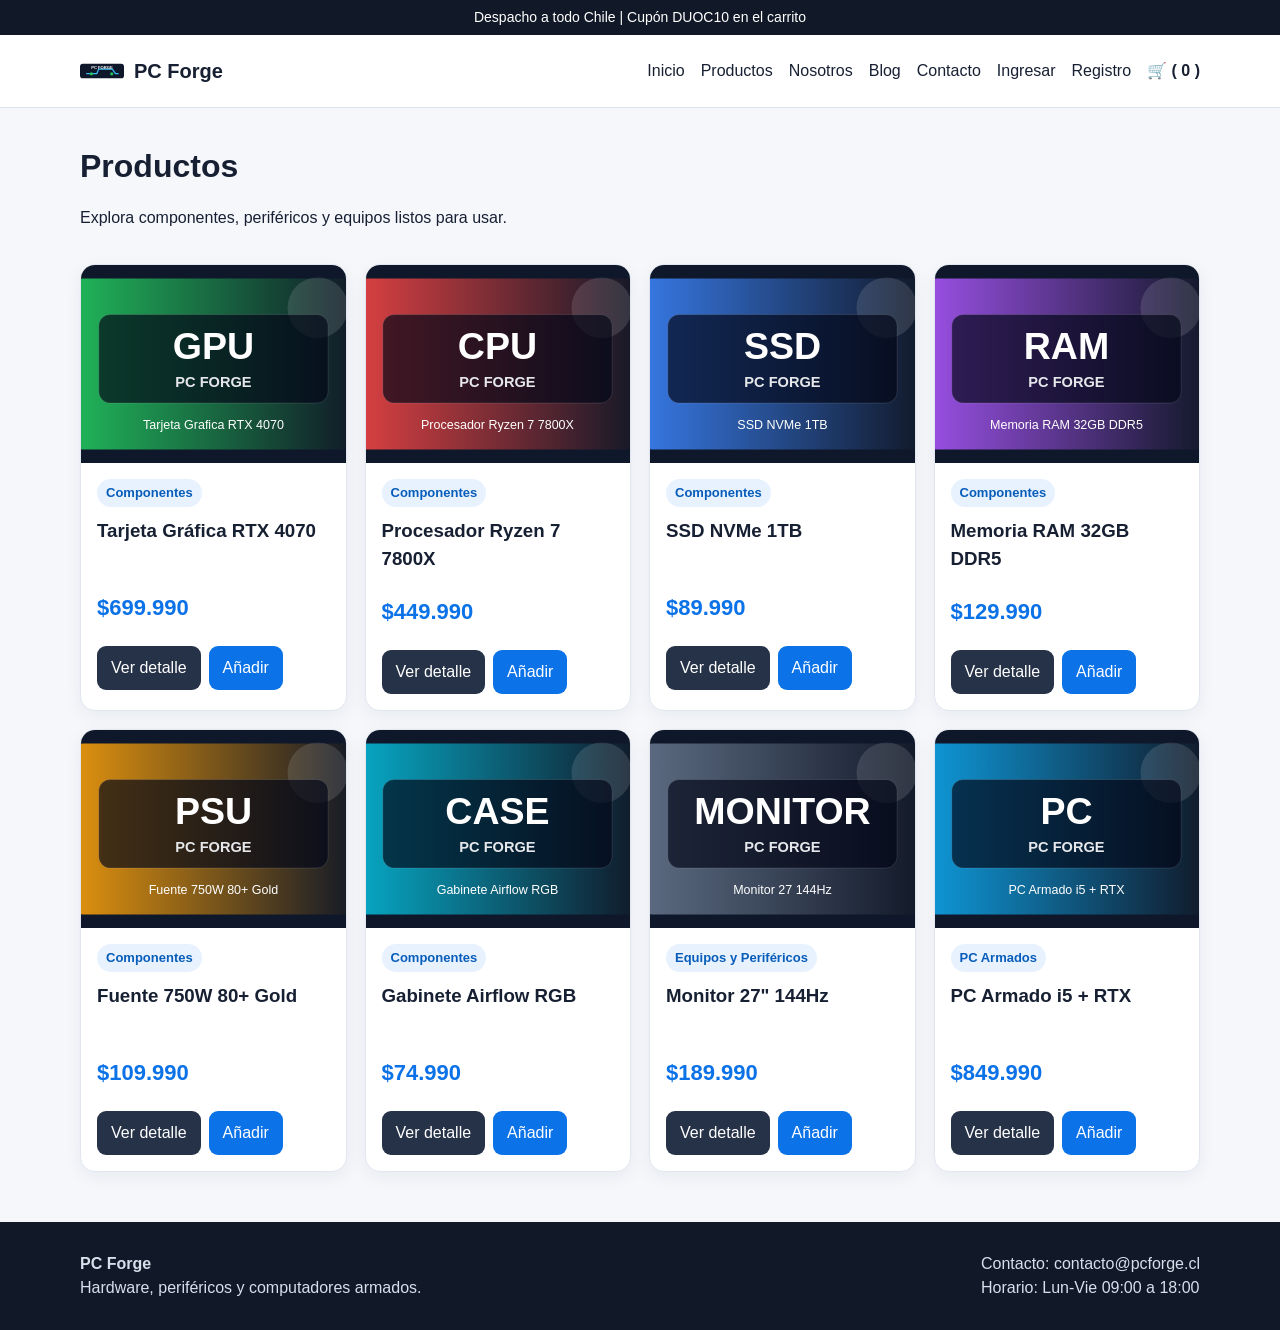
==== productos.html @ 7ccf3728 "feat: agrega catalogo y detalle de productos" ====
<!DOCTYPE html>
<html lang="es">
 <head>
  <meta charset="utf-8"/>
  <meta content="width=device-width, initial-scale=1.0" name="viewport"/>
  <title>
   Productos | PC Forge
  </title>
  <link href="css/estilos.css" rel="stylesheet"/>
 </head>
 <body>
  <div class="barra-superior">
   Despacho a todo Chile | Cupón DUOC10 en el carrito
  </div>
  <header class="encabezado">
   <div class="contenedor navegacion">
    <a class="logo" href="index.html">
     <img alt="Logo PC Forge" src="img/logo.svg"/>
     <span>
      PC Forge
     </span>
    </a>
    <nav aria-label="Navegación principal" class="menu">
     <a href="index.html">
      Inicio
     </a>
     <a href="productos.html">
      Productos
     </a>
     <a href="nosotros.html">
      Nosotros
     </a>
     <a href="blog.html">
      Blog
     </a>
     <a href="contacto.html">
      Contacto
     </a>
     <a href="login.html">
      Ingresar
     </a>
     <a href="registro.html">
      Registro
     </a>
     <a class="carrito-link" href="carrito.html">
      🛒 (
      <span class="contador-carrito">
       0
      </span>
      )
     </a>
    </nav>
   </div>
  </header>
  <main class="contenedor">
   <div class="titulo-seccion">
    <div>
     <h1>
      Productos
     </h1>
     <p>
      Explora componentes, periféricos y equipos listos para usar.
     </p>
    </div>
   </div>
   <section class="grid-productos" id="lista-productos">
   </section>
  </main>
  <footer class="pie">
   <div class="contenedor pie-contenido">
    <div>
     <strong>
      PC Forge
     </strong>
     <br/>
     Hardware, periféricos y computadores armados.
    </div>
    <div>
     Contacto: contacto@pcforge.cl
     <br/>
     Horario: Lun-Vie 09:00 a 18:00
    </div>
   </div>
  </footer>
  <div class="mensaje" id="mensaje">
  </div>
  <script src="js/datos.js">
  </script>
  <script src="js/validaciones.js">
  </script>
  <script src="js/app.js">
  </script>
 </body>
</html>
---- css/estilos.css ----
* {
  box-sizing: border-box;
}

body {
  margin: 0;
  font-family: Arial, Helvetica, sans-serif;
  background: #f5f7fb;
  color: #172033;
  line-height: 1.5;
}

a {
  color: inherit;
  text-decoration: none;
}

img {
  max-width: 100%;
  display: block;
}

button,
input,
select,
textarea {
  font: inherit;
}

.contenedor {
  width: min(1120px, 92%);
  margin: auto;
}

.barra-superior {
  background: #111827;
  color: white;
  text-align: center;
  padding: 7px;
  font-size: 14px;
}

.encabezado {
  background: white;
  border-bottom: 1px solid #dde3ec;
  position: sticky;
  top: 0;
  z-index: 5;
}

.navegacion {
  min-height: 72px;
  display: flex;
  align-items: center;
  justify-content: space-between;
  gap: 20px;
}

.logo {
  display: flex;
  align-items: center;
  gap: 10px;
  font-weight: bold;
  font-size: 20px;
}

.logo img {
  width: 44px;
  height: 44px;
}

.menu {
  display: flex;
  align-items: center;
  gap: 16px;
  flex-wrap: wrap;
}

.menu a:hover {
  color: #0b72e7;
}

.carrito-link {
  font-weight: bold;
}

main {
  min-height: 65vh;
}

.hero {
  margin: 36px 0;
  padding: 34px;
  background: white;
  border-radius: 18px;
  display: grid;
  grid-template-columns: 1.1fr 0.9fr;
  gap: 30px;
  align-items: center;
  box-shadow: 0 8px 28px rgba(20, 30, 50, 0.08);
}

.hero h1 {
  margin-top: 0;
  font-size: clamp(32px, 5vw, 54px);
  line-height: 1.05;
}

.hero p {
  font-size: 18px;
  color: #546078;
}

.hero img {
  width: 100%;
  border-radius: 16px;
}

.titulo-seccion {
  display: flex;
  justify-content: space-between;
  align-items: end;
  gap: 20px;
  margin: 34px 0 18px;
}

.titulo-seccion h1,
.titulo-seccion h2 {
  margin: 0;
}

.grid-productos {
  display: grid;
  grid-template-columns: repeat(4, 1fr);
  gap: 18px;
}

.tarjeta {
  background: white;
  border-radius: 15px;
  overflow: hidden;
  border: 1px solid #e2e7ef;
  box-shadow: 0 5px 18px rgba(20, 30, 50, 0.06);
}

.tarjeta img {
  width: 100%;
  aspect-ratio: 4 / 3;
  object-fit: cover;
  background: #edf2f7;
}

.tarjeta-contenido {
  padding: 16px;
}

.tarjeta h3 {
  min-height: 52px;
  margin: 10px 0;
}

.etiqueta {
  display: inline-block;
  padding: 4px 9px;
  border-radius: 999px;
  background: #e8f2ff;
  color: #075db9;
  font-size: 13px;
  font-weight: bold;
}

.precio {
  font-size: 22px;
  font-weight: bold;
  color: #0b72e7;
}

.precio.grande {
  font-size: 34px;
}

.acciones {
  display: flex;
  gap: 8px;
  flex-wrap: wrap;
}

.boton {
  border: none;
  border-radius: 9px;
  padding: 10px 14px;
  background: #0b72e7;
  color: white;
  cursor: pointer;
  display: inline-block;
}

.boton:hover {
  opacity: 0.9;
}

.boton:disabled {
  background: #8b95a5;
  cursor: not-allowed;
  opacity: 0.75;
}

.boton.secundario {
  background: #263247;
}

.boton.verde {
  background: #16834d;
}

.boton.rojo {
  background: #c83838;
}

.boton.pequeno {
  padding: 7px 10px;
  font-size: 14px;
}

.panel {
  background: white;
  border: 1px solid #e1e6ee;
  border-radius: 15px;
  padding: 24px;
  margin: 30px 0;
}

.formulario {
  max-width: 700px;
  margin: 34px auto;
  background: white;
  border: 1px solid #e1e6ee;
  border-radius: 15px;
  padding: 28px;
}

.formulario h1,
.formulario h2 {
  margin-top: 0;
}

.campo {
  margin-bottom: 15px;
}

.campo label {
  display: block;
  font-weight: bold;
  margin-bottom: 6px;
}

.campo input,
.campo select,
.campo textarea {
  width: 100%;
  border: 1px solid #bcc5d2;
  border-radius: 8px;
  padding: 10px 12px;
  background: white;
}

.campo textarea {
  resize: vertical;
  min-height: 120px;
}

.error {
  min-height: 18px;
  display: block;
  margin-top: 4px;
  color: #c12626;
  font-size: 13px;
}

.ok {
  color: #147447;
  font-weight: bold;
}

.ayuda {
  color: #637086;
  font-size: 14px;
}

.mensaje {
  display: none;
  position: fixed;
  right: 20px;
  bottom: 20px;
  padding: 13px 18px;
  border-radius: 10px;
  background: #111827;
  color: white;
  z-index: 20;
}

.mensaje.mostrar {
  display: block;
}


.enlace-volver {
  margin-top: 30px;
}

.productos-relacionados {
  margin-bottom: 40px;
}

.detalle {
  display: grid;
  grid-template-columns: 1fr 1fr;
  gap: 36px;
  margin: 40px 0;
  background: white;
  border-radius: 16px;
  padding: 30px;
  border: 1px solid #e1e6ee;
}

.detalle-imagen {
  width: 100%;
  border-radius: 14px;
  background: #edf2f7;
}

.cantidad {
  width: 90px;
  margin: 8px 12px 8px 0;
  padding: 9px;
}

.alerta {
  padding: 10px 12px;
  border-radius: 8px;
  background: #fff4d6;
  color: #8a5a00;
  font-weight: bold;
}

.fila-carrito {
  background: white;
  border: 1px solid #e1e6ee;
  border-radius: 12px;
  padding: 16px;
  margin-bottom: 14px;
  display: grid;
  grid-template-columns: 110px 1fr auto;
  gap: 18px;
  align-items: center;
}

.fila-carrito img {
  width: 100px;
  border-radius: 10px;
}

.fila-carrito input {
  width: 75px;
  padding: 7px;
}

.resumen-carrito {
  background: white;
  border-radius: 12px;
  padding: 20px;
  border: 1px solid #e1e6ee;
  margin: 20px 0 40px;
}

.blog-grid {
  display: grid;
  grid-template-columns: 1fr 1fr;
  gap: 24px;
  margin: 30px 0;
}

.blog-item {
  background: white;
  border-radius: 14px;
  overflow: hidden;
  border: 1px solid #e1e6ee;
}

.blog-item div {
  padding: 20px;
}

.video {
  width: 100%;
  aspect-ratio: 16 / 9;
  border: 0;
  border-radius: 12px;
}

.pie {
  margin-top: 50px;
  background: #111827;
  color: #d7dfeb;
  padding: 30px 0;
}

.pie-contenido {
  display: flex;
  justify-content: space-between;
  gap: 20px;
  flex-wrap: wrap;
}

.admin {
  min-height: 100vh;
  display: grid;
  grid-template-columns: 230px 1fr;
}

.sidebar {
  background: #111827;
  color: white;
  padding: 24px 18px;
}

.sidebar h2 {
  margin-top: 0;
}

.sidebar a,
.sidebar button {
  display: block;
  width: 100%;
  margin: 8px 0;
  padding: 10px;
  color: white;
  background: transparent;
  border: none;
  border-radius: 7px;
  text-align: left;
  cursor: pointer;
}

.sidebar a:hover,
.sidebar button:hover {
  background: #27334a;
}

.admin-contenido {
  padding: 30px;
  overflow-x: auto;
}

table {
  width: 100%;
  border-collapse: collapse;
  background: white;
}

th,
td {
  border-bottom: 1px solid #e0e5ec;
  padding: 11px;
  text-align: left;
}

th {
  background: #eef3f9;
}

@media (max-width: 900px) {
  .grid-productos {
    grid-template-columns: repeat(2, 1fr);
  }

  .hero,
  .detalle {
    grid-template-columns: 1fr;
  }

  .admin {
    grid-template-columns: 1fr;
  }

  .sidebar {
    position: static;
  }
}

@media (max-width: 620px) {
  .navegacion,
  .pie-contenido {
    flex-direction: column;
    align-items: flex-start;
  }

  .grid-productos,
  .blog-grid {
    grid-template-columns: 1fr;
  }

  .fila-carrito {
    grid-template-columns: 1fr;
  }

  .fila-carrito img {
    width: 140px;
  }

  .formulario,
  .hero,
  .detalle {
    padding: 20px;
  }
}
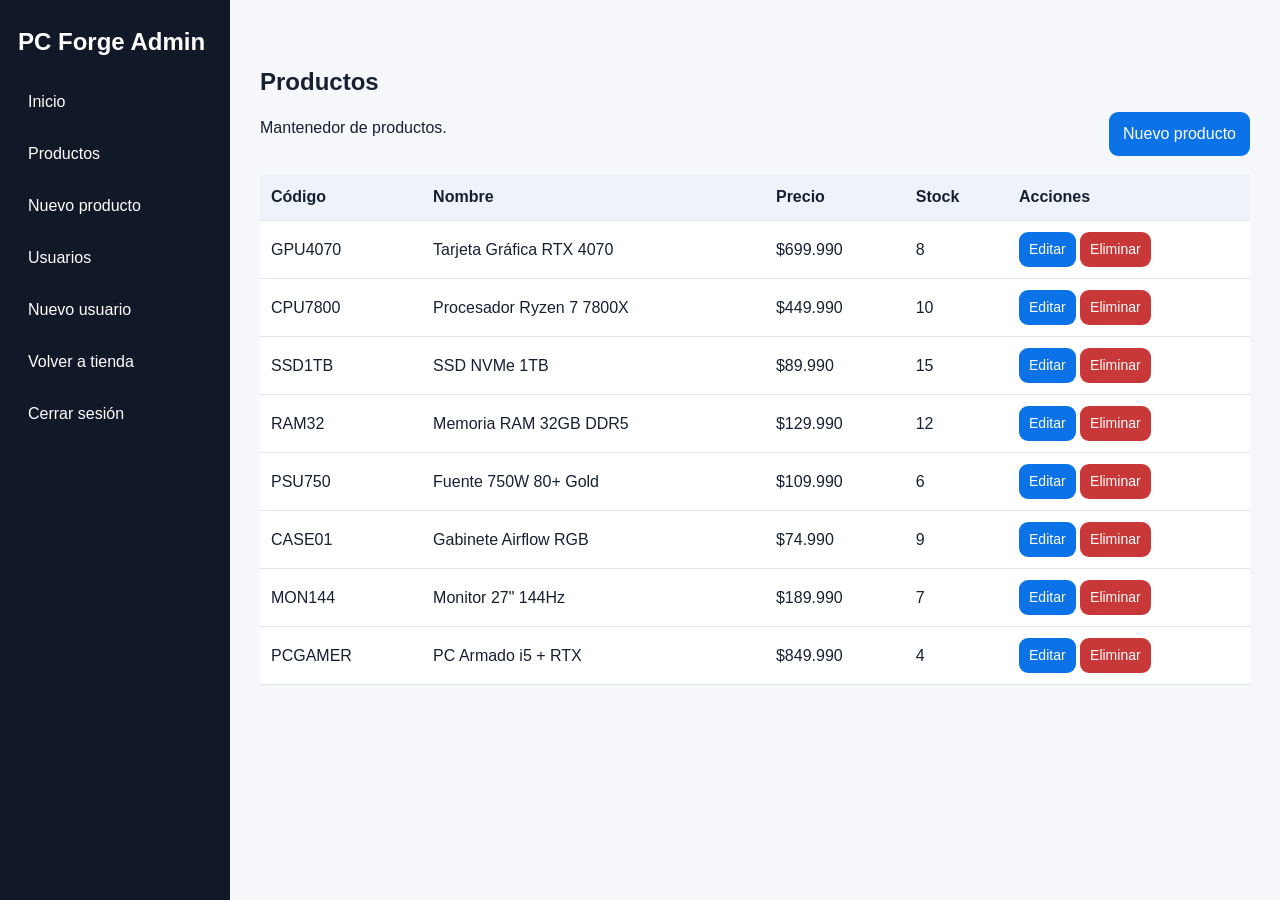
==== commit 69b6131e: "feat: incorpora modulo administrativo" ====
--- a/productos.html
+++ b/productos.html
@@ -4,91 +4,84 @@
   <meta charset="utf-8"/>
   <meta content="width=device-width, initial-scale=1.0" name="viewport"/>
   <title>
-   Productos | PC Forge
+   Productos admin | PC Forge
   </title>
-  <link href="css/estilos.css" rel="stylesheet"/>
+  <link href="../css/estilos.css" rel="stylesheet"/>
  </head>
  <body>
-  <div class="barra-superior">
-   Despacho a todo Chile | Cupón DUOC10 en el carrito
-  </div>
-  <header class="encabezado">
-   <div class="contenedor navegacion">
-    <a class="logo" href="index.html">
-     <img alt="Logo PC Forge" src="img/logo.svg"/>
-     <span>
-      PC Forge
-     </span>
+  <main class="admin">
+   <aside class="sidebar">
+    <h2>
+     PC Forge Admin
+    </h2>
+    <a href="index.html">
+     Inicio
     </a>
-    <nav aria-label="Navegación principal" class="menu">
-     <a href="index.html">
-      Inicio
+    <a href="productos.html">
+     Productos
+    </a>
+    <a class="solo-admin" href="producto-form.html">
+     Nuevo producto
+    </a>
+    <a class="solo-admin" href="usuarios.html">
+     Usuarios
+    </a>
+    <a class="solo-admin" href="usuario-form.html">
+     Nuevo usuario
+    </a>
+    <a href="../index.html">
+     Volver a tienda
+    </a>
+    <button onclick="cerrarSesion()">
+     Cerrar sesión
+    </button>
+   </aside>
+   <section class="admin-contenido">
+    <div class="titulo-seccion">
+     <div>
+      <h1>
+       Productos
+      </h1>
+      <p>
+       Mantenedor de productos.
+      </p>
+     </div>
+     <a class="boton solo-admin" href="producto-form.html">
+      Nuevo producto
      </a>
-     <a href="productos.html">
-      Productos
-     </a>
-     <a href="nosotros.html">
-      Nosotros
-     </a>
-     <a href="blog.html">
-      Blog
-     </a>
-     <a href="contacto.html">
-      Contacto
-     </a>
-     <a href="login.html">
-      Ingresar
-     </a>
-     <a href="registro.html">
-      Registro
-     </a>
-     <a class="carrito-link" href="carrito.html">
-      🛒 (
-      <span class="contador-carrito">
-       0
-      </span>
-      )
-     </a>
-    </nav>
-   </div>
-  </header>
-  <main class="contenedor">
-   <div class="titulo-seccion">
-    <div>
-     <h1>
-      Productos
-     </h1>
-     <p>
-      Explora componentes, periféricos y equipos listos para usar.
-     </p>
     </div>
-   </div>
-   <section class="grid-productos" id="lista-productos">
+    <table>
+     <thead>
+      <tr>
+       <th>
+        Código
+       </th>
+       <th>
+        Nombre
+       </th>
+       <th>
+        Precio
+       </th>
+       <th>
+        Stock
+       </th>
+       <th>
+        Acciones
+       </th>
+      </tr>
+     </thead>
+     <tbody id="tabla-productos">
+     </tbody>
+    </table>
    </section>
   </main>
-  <footer class="pie">
-   <div class="contenedor pie-contenido">
-    <div>
-     <strong>
-      PC Forge
-     </strong>
-     <br/>
-     Hardware, periféricos y computadores armados.
-    </div>
-    <div>
-     Contacto: contacto@pcforge.cl
-     <br/>
-     Horario: Lun-Vie 09:00 a 18:00
-    </div>
-   </div>
-  </footer>
   <div class="mensaje" id="mensaje">
   </div>
-  <script src="js/datos.js">
+  <script src="../js/datos.js">
   </script>
-  <script src="js/validaciones.js">
+  <script src="../js/validaciones.js">
   </script>
-  <script src="js/app.js">
+  <script src="../js/app.js">
   </script>
  </body>
 </html>
